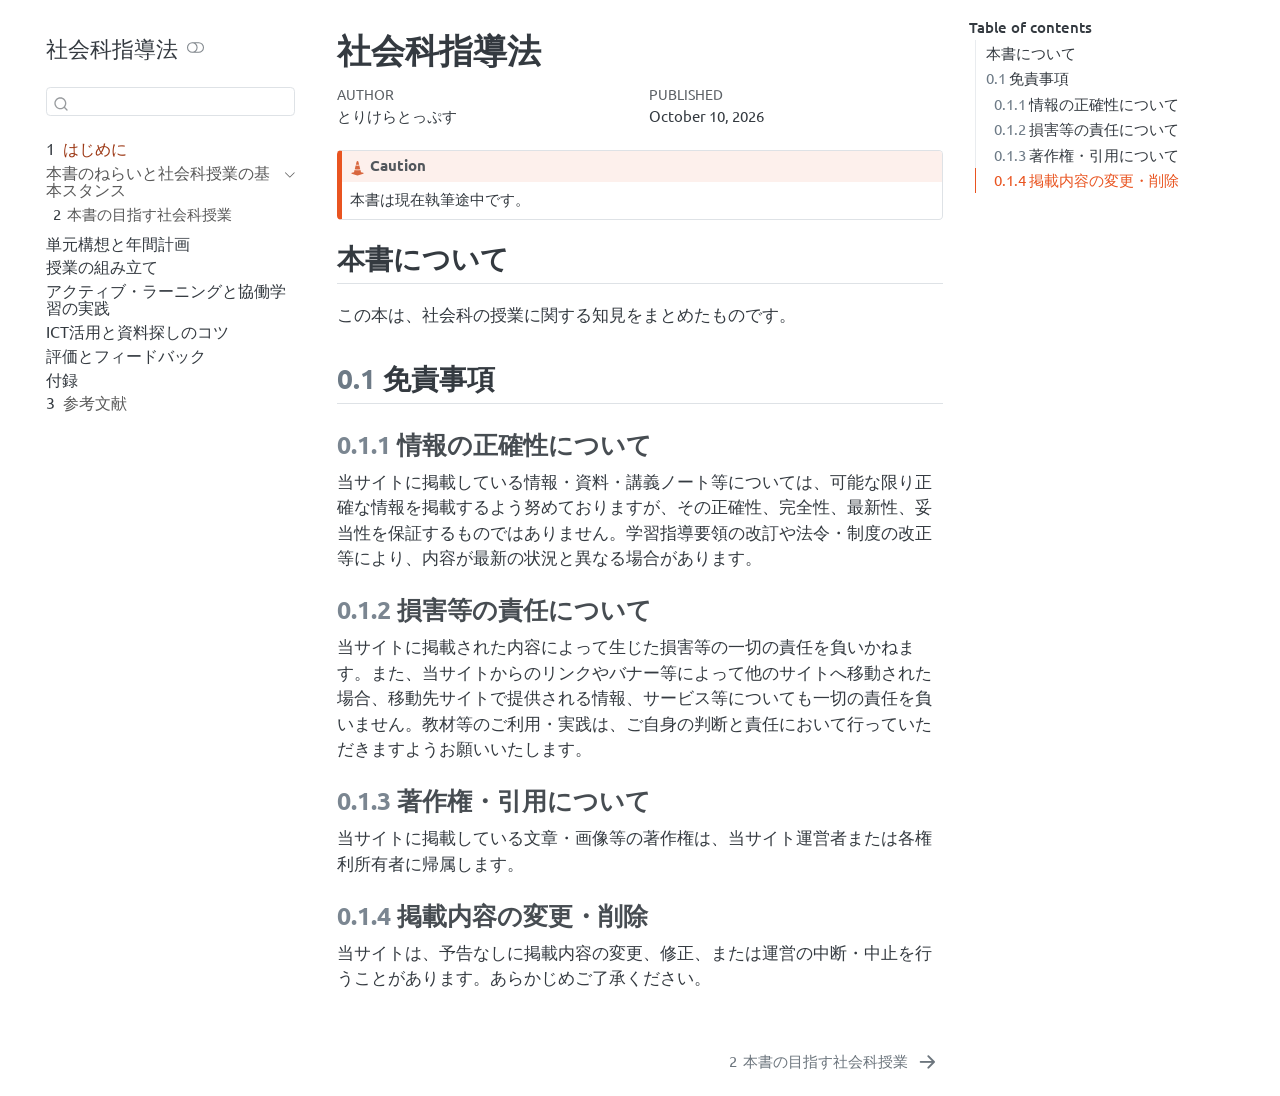
==== docs/index.html @ c4c6a3b9 "first" ====
<!DOCTYPE html>
<html xmlns="http://www.w3.org/1999/xhtml" lang="en" xml:lang="en"><head>

<meta charset="utf-8">
<meta name="generator" content="quarto-1.8.26">

<meta name="viewport" content="width=device-width, initial-scale=1.0, user-scalable=yes">

<meta name="author" content="とりけらとっぷす">
<meta name="dcterms.date" content="2026-10-10">

<title>社会科指導法</title>
<style>
code{white-space: pre-wrap;}
span.smallcaps{font-variant: small-caps;}
div.columns{display: flex; gap: min(4vw, 1.5em);}
div.column{flex: auto; overflow-x: auto;}
div.hanging-indent{margin-left: 1.5em; text-indent: -1.5em;}
ul.task-list{list-style: none;}
ul.task-list li input[type="checkbox"] {
  width: 0.8em;
  margin: 0 0.8em 0.2em -1em; /* quarto-specific, see https://github.com/quarto-dev/quarto-cli/issues/4556 */ 
  vertical-align: middle;
}
</style>


<script src="site_libs/quarto-nav/quarto-nav.js"></script>
<script src="site_libs/quarto-nav/headroom.min.js"></script>
<script src="site_libs/clipboard/clipboard.min.js"></script>
<script src="site_libs/quarto-search/autocomplete.umd.js"></script>
<script src="site_libs/quarto-search/fuse.min.js"></script>
<script src="site_libs/quarto-search/quarto-search.js"></script>
<meta name="quarto:offset" content="./">
<link href="./1_mokuhyo.html" rel="next">
<script src="site_libs/quarto-html/quarto.js" type="module"></script>
<script src="site_libs/quarto-html/tabsets/tabsets.js" type="module"></script>
<script src="site_libs/quarto-html/axe/axe-check.js" type="module"></script>
<script src="site_libs/quarto-html/popper.min.js"></script>
<script src="site_libs/quarto-html/tippy.umd.min.js"></script>
<script src="site_libs/quarto-html/anchor.min.js"></script>
<link href="site_libs/quarto-html/tippy.css" rel="stylesheet">
<link href="site_libs/quarto-html/quarto-syntax-highlighting-587c61ba64f3a5504c4d52d930310e48.css" rel="stylesheet" class="quarto-color-scheme" id="quarto-text-highlighting-styles">
<link href="site_libs/quarto-html/quarto-syntax-highlighting-dark-b758ccaa5987ceb1b75504551e579abf.css" rel="stylesheet" class="quarto-color-scheme quarto-color-alternate" id="quarto-text-highlighting-styles">
<link href="site_libs/quarto-html/quarto-syntax-highlighting-587c61ba64f3a5504c4d52d930310e48.css" rel="stylesheet" class="quarto-color-scheme-extra" id="quarto-text-highlighting-styles">
<script src="site_libs/bootstrap/bootstrap.min.js"></script>
<link href="site_libs/bootstrap/bootstrap-icons.css" rel="stylesheet">
<link href="site_libs/bootstrap/bootstrap-332df30fcd256892063ee782ecc510cd.min.css" rel="stylesheet" append-hash="true" class="quarto-color-scheme" id="quarto-bootstrap" data-mode="light">
<link href="site_libs/bootstrap/bootstrap-dark-a7757ed176c879aa74e103ac10c3f806.min.css" rel="stylesheet" append-hash="true" class="quarto-color-scheme quarto-color-alternate" id="quarto-bootstrap" data-mode="dark">
<link href="site_libs/bootstrap/bootstrap-332df30fcd256892063ee782ecc510cd.min.css" rel="stylesheet" append-hash="true" class="quarto-color-scheme-extra" id="quarto-bootstrap" data-mode="light">
<script id="quarto-search-options" type="application/json">{
  "location": "sidebar",
  "copy-button": false,
  "collapse-after": 3,
  "panel-placement": "start",
  "type": "textbox",
  "limit": 50,
  "keyboard-shortcut": [
    "f",
    "/",
    "s"
  ],
  "show-item-context": false,
  "language": {
    "search-no-results-text": "No results",
    "search-matching-documents-text": "matching documents",
    "search-copy-link-title": "Copy link to search",
    "search-hide-matches-text": "Hide additional matches",
    "search-more-match-text": "more match in this document",
    "search-more-matches-text": "more matches in this document",
    "search-clear-button-title": "Clear",
    "search-text-placeholder": "",
    "search-detached-cancel-button-title": "Cancel",
    "search-submit-button-title": "Submit",
    "search-label": "Search"
  }
}</script>


</head>

<body class="nav-sidebar floating quarto-light"><script id="quarto-html-before-body" type="application/javascript">
    const toggleBodyColorMode = (bsSheetEl) => {
      const mode = bsSheetEl.getAttribute("data-mode");
      const bodyEl = window.document.querySelector("body");
      if (mode === "dark") {
        bodyEl.classList.add("quarto-dark");
        bodyEl.classList.remove("quarto-light");
      } else {
        bodyEl.classList.add("quarto-light");
        bodyEl.classList.remove("quarto-dark");
      }
    }
    const toggleBodyColorPrimary = () => {
      const bsSheetEl = window.document.querySelector("link#quarto-bootstrap:not([rel=disabled-stylesheet])");
      if (bsSheetEl) {
        toggleBodyColorMode(bsSheetEl);
      }
    }
    const setColorSchemeToggle = (alternate) => {
      const toggles = window.document.querySelectorAll('.quarto-color-scheme-toggle');
      for (let i=0; i < toggles.length; i++) {
        const toggle = toggles[i];
        if (toggle) {
          if (alternate) {
            toggle.classList.add("alternate");
          } else {
            toggle.classList.remove("alternate");
          }
        }
      }
    };
    const toggleColorMode = (alternate) => {
      // Switch the stylesheets
      const primaryStylesheets = window.document.querySelectorAll('link.quarto-color-scheme:not(.quarto-color-alternate)');
      const alternateStylesheets = window.document.querySelectorAll('link.quarto-color-scheme.quarto-color-alternate');
      manageTransitions('#quarto-margin-sidebar .nav-link', false);
      if (alternate) {
        // note: dark is layered on light, we don't disable primary!
        enableStylesheet(alternateStylesheets);
        for (const sheetNode of alternateStylesheets) {
          if (sheetNode.id === "quarto-bootstrap") {
            toggleBodyColorMode(sheetNode);
          }
        }
      } else {
        disableStylesheet(alternateStylesheets);
        enableStylesheet(primaryStylesheets)
        toggleBodyColorPrimary();
      }
      manageTransitions('#quarto-margin-sidebar .nav-link', true);
      // Switch the toggles
      setColorSchemeToggle(alternate)
      // Hack to workaround the fact that safari doesn't
      // properly recolor the scrollbar when toggling (#1455)
      if (navigator.userAgent.indexOf('Safari') > 0 && navigator.userAgent.indexOf('Chrome') == -1) {
        manageTransitions("body", false);
        window.scrollTo(0, 1);
        setTimeout(() => {
          window.scrollTo(0, 0);
          manageTransitions("body", true);
        }, 40);
      }
    }
    const disableStylesheet = (stylesheets) => {
      for (let i=0; i < stylesheets.length; i++) {
        const stylesheet = stylesheets[i];
        stylesheet.rel = 'disabled-stylesheet';
      }
    }
    const enableStylesheet = (stylesheets) => {
      for (let i=0; i < stylesheets.length; i++) {
        const stylesheet = stylesheets[i];
        if(stylesheet.rel !== 'stylesheet') { // for Chrome, which will still FOUC without this check
          stylesheet.rel = 'stylesheet';
        }
      }
    }
    const manageTransitions = (selector, allowTransitions) => {
      const els = window.document.querySelectorAll(selector);
      for (let i=0; i < els.length; i++) {
        const el = els[i];
        if (allowTransitions) {
          el.classList.remove('notransition');
        } else {
          el.classList.add('notransition');
        }
      }
    }
    const isFileUrl = () => {
      return window.location.protocol === 'file:';
    }
    const hasAlternateSentinel = () => {
      let styleSentinel = getColorSchemeSentinel();
      if (styleSentinel !== null) {
        return styleSentinel === "alternate";
      } else {
        return false;
      }
    }
    const setStyleSentinel = (alternate) => {
      const value = alternate ? "alternate" : "default";
      if (!isFileUrl()) {
        window.localStorage.setItem("quarto-color-scheme", value);
      } else {
        localAlternateSentinel = value;
      }
    }
    const getColorSchemeSentinel = () => {
      if (!isFileUrl()) {
        const storageValue = window.localStorage.getItem("quarto-color-scheme");
        return storageValue != null ? storageValue : localAlternateSentinel;
      } else {
        return localAlternateSentinel;
      }
    }
    const toggleGiscusIfUsed = (isAlternate, darkModeDefault) => {
      const baseTheme = document.querySelector('#giscus-base-theme')?.value ?? 'light';
      const alternateTheme = document.querySelector('#giscus-alt-theme')?.value ?? 'dark';
      let newTheme = '';
      if(authorPrefersDark) {
        newTheme = isAlternate ? baseTheme : alternateTheme;
      } else {
        newTheme = isAlternate ? alternateTheme : baseTheme;
      }
      const changeGiscusTheme = () => {
        // From: https://github.com/giscus/giscus/issues/336
        const sendMessage = (message) => {
          const iframe = document.querySelector('iframe.giscus-frame');
          if (!iframe) return;
          iframe.contentWindow.postMessage({ giscus: message }, 'https://giscus.app');
        }
        sendMessage({
          setConfig: {
            theme: newTheme
          }
        });
      }
      const isGiscussLoaded = window.document.querySelector('iframe.giscus-frame') !== null;
      if (isGiscussLoaded) {
        changeGiscusTheme();
      }
    };
    const authorPrefersDark = false;
    const darkModeDefault = authorPrefersDark;
      document.querySelector('link#quarto-text-highlighting-styles.quarto-color-scheme-extra').rel = 'disabled-stylesheet';
      document.querySelector('link#quarto-bootstrap.quarto-color-scheme-extra').rel = 'disabled-stylesheet';
    let localAlternateSentinel = darkModeDefault ? 'alternate' : 'default';
    // Dark / light mode switch
    window.quartoToggleColorScheme = () => {
      // Read the current dark / light value
      let toAlternate = !hasAlternateSentinel();
      toggleColorMode(toAlternate);
      setStyleSentinel(toAlternate);
      toggleGiscusIfUsed(toAlternate, darkModeDefault);
      window.dispatchEvent(new Event('resize'));
    };
    // Switch to dark mode if need be
    if (hasAlternateSentinel()) {
      toggleColorMode(true);
    } else {
      toggleColorMode(false);
    }
  </script>

<div id="quarto-search-results"></div>
  <header id="quarto-header" class="headroom fixed-top">
  <nav class="quarto-secondary-nav">
    <div class="container-fluid d-flex">
      <button type="button" class="quarto-btn-toggle btn" data-bs-toggle="collapse" role="button" data-bs-target=".quarto-sidebar-collapse-item" aria-controls="quarto-sidebar" aria-expanded="false" aria-label="Toggle sidebar navigation" onclick="if (window.quartoToggleHeadroom) { window.quartoToggleHeadroom(); }">
        <i class="bi bi-layout-text-sidebar-reverse"></i>
      </button>
        <nav class="quarto-page-breadcrumbs" aria-label="breadcrumb"><ol class="breadcrumb"><li class="breadcrumb-item"><a href="./index.html"><span class="chapter-number">1</span>&nbsp; <span class="chapter-title">はじめに</span></a></li></ol></nav>
        <a class="flex-grow-1" role="navigation" data-bs-toggle="collapse" data-bs-target=".quarto-sidebar-collapse-item" aria-controls="quarto-sidebar" aria-expanded="false" aria-label="Toggle sidebar navigation" onclick="if (window.quartoToggleHeadroom) { window.quartoToggleHeadroom(); }">      
        </a>
      <button type="button" class="btn quarto-search-button" aria-label="Search" onclick="window.quartoOpenSearch();">
        <i class="bi bi-search"></i>
      </button>
    </div>
  </nav>
</header>
<!-- content -->
<div id="quarto-content" class="quarto-container page-columns page-rows-contents page-layout-article">
<!-- sidebar -->
  <nav id="quarto-sidebar" class="sidebar collapse collapse-horizontal quarto-sidebar-collapse-item sidebar-navigation floating overflow-auto">
    <div class="pt-lg-2 mt-2 text-left sidebar-header">
    <div class="sidebar-title mb-0 py-0">
      <a href="./">社会科指導法</a> 
        <div class="sidebar-tools-main">
  <a href="" class="quarto-color-scheme-toggle quarto-navigation-tool  px-1" onclick="window.quartoToggleColorScheme(); return false;" title="Toggle dark mode"><i class="bi"></i></a>
</div>
    </div>
      </div>
        <div class="mt-2 flex-shrink-0 align-items-center">
        <div class="sidebar-search">
        <div id="quarto-search" class="" title="Search"></div>
        </div>
        </div>
    <div class="sidebar-menu-container"> 
    <ul class="list-unstyled mt-1">
        <li class="sidebar-item">
  <div class="sidebar-item-container"> 
  <a href="./index.html" class="sidebar-item-text sidebar-link active">
 <span class="menu-text"><span class="chapter-number">1</span>&nbsp; <span class="chapter-title">はじめに</span></span></a>
  </div>
</li>
        <li class="sidebar-item sidebar-item-section">
      <div class="sidebar-item-container"> 
            <a class="sidebar-item-text sidebar-link text-start" data-bs-toggle="collapse" data-bs-target="#quarto-sidebar-section-1" role="navigation" aria-expanded="true">
 <span class="menu-text">本書のねらいと社会科授業の基本スタンス</span></a>
          <a class="sidebar-item-toggle text-start" data-bs-toggle="collapse" data-bs-target="#quarto-sidebar-section-1" role="navigation" aria-expanded="true" aria-label="Toggle section">
            <i class="bi bi-chevron-right ms-2"></i>
          </a> 
      </div>
      <ul id="quarto-sidebar-section-1" class="collapse list-unstyled sidebar-section depth1 show">  
          <li class="sidebar-item">
  <div class="sidebar-item-container"> 
  <a href="./1_mokuhyo.html" class="sidebar-item-text sidebar-link">
 <span class="menu-text"><span class="chapter-number">2</span>&nbsp; <span class="chapter-title">本書の目指す社会科授業</span></span></a>
  </div>
</li>
      </ul>
  </li>
        <li class="sidebar-item sidebar-item-section">
      <span class="sidebar-item-text sidebar-link text-start">
 <span class="menu-text">単元構想と年間計画</span></span>
  </li>
        <li class="sidebar-item sidebar-item-section">
      <span class="sidebar-item-text sidebar-link text-start">
 <span class="menu-text">授業の組み立て</span></span>
  </li>
        <li class="sidebar-item sidebar-item-section">
      <span class="sidebar-item-text sidebar-link text-start">
 <span class="menu-text">アクティブ・ラーニングと協働学習の実践</span></span>
  </li>
        <li class="sidebar-item sidebar-item-section">
      <span class="sidebar-item-text sidebar-link text-start">
 <span class="menu-text">ICT活用と資料探しのコツ</span></span>
  </li>
        <li class="sidebar-item sidebar-item-section">
      <span class="sidebar-item-text sidebar-link text-start">
 <span class="menu-text">評価とフィードバック</span></span>
  </li>
        <li class="sidebar-item sidebar-item-section">
      <span class="sidebar-item-text sidebar-link text-start">
 <span class="menu-text">付録</span></span>
  </li>
        <li class="sidebar-item">
  <div class="sidebar-item-container"> 
  <a href="./references.html" class="sidebar-item-text sidebar-link">
 <span class="menu-text"><span class="chapter-number">3</span>&nbsp; <span class="chapter-title">参考文献</span></span></a>
  </div>
</li>
    </ul>
    </div>
</nav>
<div id="quarto-sidebar-glass" class="quarto-sidebar-collapse-item" data-bs-toggle="collapse" data-bs-target=".quarto-sidebar-collapse-item"></div>
<!-- margin-sidebar -->
    <div id="quarto-margin-sidebar" class="sidebar margin-sidebar">
        <nav id="TOC" role="doc-toc" class="toc-active" data-toc-expanded="2">
    <h2 id="toc-title">Table of contents</h2>
   
  <ul>
  <li><a href="#本書について" id="toc-本書について" class="nav-link active" data-scroll-target="#本書について">本書について</a></li>
  <li><a href="#免責事項" id="toc-免責事項" class="nav-link" data-scroll-target="#免責事項"><span class="header-section-number">0.1</span> 免責事項</a>
  <ul>
  <li><a href="#情報の正確性について" id="toc-情報の正確性について" class="nav-link" data-scroll-target="#情報の正確性について"><span class="header-section-number">0.1.1</span> 情報の正確性について</a></li>
  <li><a href="#損害等の責任について" id="toc-損害等の責任について" class="nav-link" data-scroll-target="#損害等の責任について"><span class="header-section-number">0.1.2</span> 損害等の責任について</a></li>
  <li><a href="#著作権引用について" id="toc-著作権引用について" class="nav-link" data-scroll-target="#著作権引用について"><span class="header-section-number">0.1.3</span> 著作権・引用について</a></li>
  <li><a href="#掲載内容の変更削除" id="toc-掲載内容の変更削除" class="nav-link" data-scroll-target="#掲載内容の変更削除"><span class="header-section-number">0.1.4</span> 掲載内容の変更・削除</a></li>
  </ul></li>
  </ul>
</nav>
    </div>
<!-- main -->
<main class="content" id="quarto-document-content">


<header id="title-block-header" class="quarto-title-block default">
<div class="quarto-title">
<h1 class="title">社会科指導法</h1>
</div>



<div class="quarto-title-meta">

    <div>
    <div class="quarto-title-meta-heading">Author</div>
    <div class="quarto-title-meta-contents">
             <p>とりけらとっぷす </p>
          </div>
  </div>
    
    <div>
    <div class="quarto-title-meta-heading">Published</div>
    <div class="quarto-title-meta-contents">
      <p class="date">October 10, 2026</p>
    </div>
  </div>
  
    
  </div>
  


</header>


<div class="callout callout-style-default callout-caution callout-titled">
<div class="callout-header d-flex align-content-center">
<div class="callout-icon-container">
<i class="callout-icon"></i>
</div>
<div class="callout-title-container flex-fill">
Caution
</div>
</div>
<div class="callout-body-container callout-body">
<p>本書は現在執筆途中です。</p>
</div>
</div>
<section id="本書について" class="level2 unnumbered">
<h2 class="unnumbered anchored" data-anchor-id="本書について">本書について</h2>
<p>この本は、社会科の授業に関する知見をまとめたものです。</p>
</section>
<section id="免責事項" class="level2" data-number="0.1">
<h2 data-number="0.1" class="anchored" data-anchor-id="免責事項"><span class="header-section-number">0.1</span> 免責事項</h2>
<section id="情報の正確性について" class="level3" data-number="0.1.1">
<h3 data-number="0.1.1" class="anchored" data-anchor-id="情報の正確性について"><span class="header-section-number">0.1.1</span> 情報の正確性について</h3>
<p>当サイトに掲載している情報・資料・講義ノート等については、可能な限り正確な情報を掲載するよう努めておりますが、その正確性、完全性、最新性、妥当性を保証するものではありません。学習指導要領の改訂や法令・制度の改正等により、内容が最新の状況と異なる場合があります。</p>
</section>
<section id="損害等の責任について" class="level3" data-number="0.1.2">
<h3 data-number="0.1.2" class="anchored" data-anchor-id="損害等の責任について"><span class="header-section-number">0.1.2</span> 損害等の責任について</h3>
<p>当サイトに掲載された内容によって生じた損害等の一切の責任を負いかねます。また、当サイトからのリンクやバナー等によって他のサイトへ移動された場合、移動先サイトで提供される情報、サービス等についても一切の責任を負いません。教材等のご利用・実践は、ご自身の判断と責任において行っていただきますようお願いいたします。</p>
</section>
<section id="著作権引用について" class="level3" data-number="0.1.3">
<h3 data-number="0.1.3" class="anchored" data-anchor-id="著作権引用について"><span class="header-section-number">0.1.3</span> 著作権・引用について</h3>
<p>当サイトに掲載している文章・画像等の著作権は、当サイト運営者または各権利所有者に帰属します。</p>
</section>
<section id="掲載内容の変更削除" class="level3" data-number="0.1.4">
<h3 data-number="0.1.4" class="anchored" data-anchor-id="掲載内容の変更削除"><span class="header-section-number">0.1.4</span> 掲載内容の変更・削除</h3>
<p>当サイトは、予告なしに掲載内容の変更、修正、または運営の中断・中止を行うことがあります。あらかじめご了承ください。</p>


</section>
</section>

</main> <!-- /main -->
<script id="quarto-html-after-body" type="application/javascript">
  window.document.addEventListener("DOMContentLoaded", function (event) {
    // Ensure there is a toggle, if there isn't float one in the top right
    if (window.document.querySelector('.quarto-color-scheme-toggle') === null) {
      const a = window.document.createElement('a');
      a.classList.add('top-right');
      a.classList.add('quarto-color-scheme-toggle');
      a.href = "";
      a.onclick = function() { try { window.quartoToggleColorScheme(); } catch {} return false; };
      const i = window.document.createElement("i");
      i.classList.add('bi');
      a.appendChild(i);
      window.document.body.appendChild(a);
    }
    setColorSchemeToggle(hasAlternateSentinel())
    const icon = "";
    const anchorJS = new window.AnchorJS();
    anchorJS.options = {
      placement: 'right',
      icon: icon
    };
    anchorJS.add('.anchored');
    const isCodeAnnotation = (el) => {
      for (const clz of el.classList) {
        if (clz.startsWith('code-annotation-')) {                     
          return true;
        }
      }
      return false;
    }
    const onCopySuccess = function(e) {
      // button target
      const button = e.trigger;
      // don't keep focus
      button.blur();
      // flash "checked"
      button.classList.add('code-copy-button-checked');
      var currentTitle = button.getAttribute("title");
      button.setAttribute("title", "Copied!");
      let tooltip;
      if (window.bootstrap) {
        button.setAttribute("data-bs-toggle", "tooltip");
        button.setAttribute("data-bs-placement", "left");
        button.setAttribute("data-bs-title", "Copied!");
        tooltip = new bootstrap.Tooltip(button, 
          { trigger: "manual", 
            customClass: "code-copy-button-tooltip",
            offset: [0, -8]});
        tooltip.show();    
      }
      setTimeout(function() {
        if (tooltip) {
          tooltip.hide();
          button.removeAttribute("data-bs-title");
          button.removeAttribute("data-bs-toggle");
          button.removeAttribute("data-bs-placement");
        }
        button.setAttribute("title", currentTitle);
        button.classList.remove('code-copy-button-checked');
      }, 1000);
      // clear code selection
      e.clearSelection();
    }
    const getTextToCopy = function(trigger) {
      const outerScaffold = trigger.parentElement.cloneNode(true);
      const codeEl = outerScaffold.querySelector('code');
      for (const childEl of codeEl.children) {
        if (isCodeAnnotation(childEl)) {
          childEl.remove();
        }
      }
      return codeEl.innerText;
    }
    const clipboard = new window.ClipboardJS('.code-copy-button:not([data-in-quarto-modal])', {
      text: getTextToCopy
    });
    clipboard.on('success', onCopySuccess);
    if (window.document.getElementById('quarto-embedded-source-code-modal')) {
      const clipboardModal = new window.ClipboardJS('.code-copy-button[data-in-quarto-modal]', {
        text: getTextToCopy,
        container: window.document.getElementById('quarto-embedded-source-code-modal')
      });
      clipboardModal.on('success', onCopySuccess);
    }
      var localhostRegex = new RegExp(/^(?:http|https):\/\/localhost\:?[0-9]*\//);
      var mailtoRegex = new RegExp(/^mailto:/);
        var filterRegex = new RegExp('/' + window.location.host + '/');
      var isInternal = (href) => {
          return filterRegex.test(href) || localhostRegex.test(href) || mailtoRegex.test(href);
      }
      // Inspect non-navigation links and adorn them if external
     var links = window.document.querySelectorAll('a[href]:not(.nav-link):not(.navbar-brand):not(.toc-action):not(.sidebar-link):not(.sidebar-item-toggle):not(.pagination-link):not(.no-external):not([aria-hidden]):not(.dropdown-item):not(.quarto-navigation-tool):not(.about-link)');
      for (var i=0; i<links.length; i++) {
        const link = links[i];
        if (!isInternal(link.href)) {
          // undo the damage that might have been done by quarto-nav.js in the case of
          // links that we want to consider external
          if (link.dataset.originalHref !== undefined) {
            link.href = link.dataset.originalHref;
          }
        }
      }
    function tippyHover(el, contentFn, onTriggerFn, onUntriggerFn) {
      const config = {
        allowHTML: true,
        maxWidth: 500,
        delay: 100,
        arrow: false,
        appendTo: function(el) {
            return el.parentElement;
        },
        interactive: true,
        interactiveBorder: 10,
        theme: 'quarto',
        placement: 'bottom-start',
      };
      if (contentFn) {
        config.content = contentFn;
      }
      if (onTriggerFn) {
        config.onTrigger = onTriggerFn;
      }
      if (onUntriggerFn) {
        config.onUntrigger = onUntriggerFn;
      }
      window.tippy(el, config); 
    }
    const noterefs = window.document.querySelectorAll('a[role="doc-noteref"]');
    for (var i=0; i<noterefs.length; i++) {
      const ref = noterefs[i];
      tippyHover(ref, function() {
        // use id or data attribute instead here
        let href = ref.getAttribute('data-footnote-href') || ref.getAttribute('href');
        try { href = new URL(href).hash; } catch {}
        const id = href.replace(/^#\/?/, "");
        const note = window.document.getElementById(id);
        if (note) {
          return note.innerHTML;
        } else {
          return "";
        }
      });
    }
    const xrefs = window.document.querySelectorAll('a.quarto-xref');
    const processXRef = (id, note) => {
      // Strip column container classes
      const stripColumnClz = (el) => {
        el.classList.remove("page-full", "page-columns");
        if (el.children) {
          for (const child of el.children) {
            stripColumnClz(child);
          }
        }
      }
      stripColumnClz(note)
      if (id === null || id.startsWith('sec-')) {
        // Special case sections, only their first couple elements
        const container = document.createElement("div");
        if (note.children && note.children.length > 2) {
          container.appendChild(note.children[0].cloneNode(true));
          for (let i = 1; i < note.children.length; i++) {
            const child = note.children[i];
            if (child.tagName === "P" && child.innerText === "") {
              continue;
            } else {
              container.appendChild(child.cloneNode(true));
              break;
            }
          }
          if (window.Quarto?.typesetMath) {
            window.Quarto.typesetMath(container);
          }
          return container.innerHTML
        } else {
          if (window.Quarto?.typesetMath) {
            window.Quarto.typesetMath(note);
          }
          return note.innerHTML;
        }
      } else {
        // Remove any anchor links if they are present
        const anchorLink = note.querySelector('a.anchorjs-link');
        if (anchorLink) {
          anchorLink.remove();
        }
        if (window.Quarto?.typesetMath) {
          window.Quarto.typesetMath(note);
        }
        if (note.classList.contains("callout")) {
          return note.outerHTML;
        } else {
          return note.innerHTML;
        }
      }
    }
    for (var i=0; i<xrefs.length; i++) {
      const xref = xrefs[i];
      tippyHover(xref, undefined, function(instance) {
        instance.disable();
        let url = xref.getAttribute('href');
        let hash = undefined; 
        if (url.startsWith('#')) {
          hash = url;
        } else {
          try { hash = new URL(url).hash; } catch {}
        }
        if (hash) {
          const id = hash.replace(/^#\/?/, "");
          const note = window.document.getElementById(id);
          if (note !== null) {
            try {
              const html = processXRef(id, note.cloneNode(true));
              instance.setContent(html);
            } finally {
              instance.enable();
              instance.show();
            }
          } else {
            // See if we can fetch this
            fetch(url.split('#')[0])
            .then(res => res.text())
            .then(html => {
              const parser = new DOMParser();
              const htmlDoc = parser.parseFromString(html, "text/html");
              const note = htmlDoc.getElementById(id);
              if (note !== null) {
                const html = processXRef(id, note);
                instance.setContent(html);
              } 
            }).finally(() => {
              instance.enable();
              instance.show();
            });
          }
        } else {
          // See if we can fetch a full url (with no hash to target)
          // This is a special case and we should probably do some content thinning / targeting
          fetch(url)
          .then(res => res.text())
          .then(html => {
            const parser = new DOMParser();
            const htmlDoc = parser.parseFromString(html, "text/html");
            const note = htmlDoc.querySelector('main.content');
            if (note !== null) {
              // This should only happen for chapter cross references
              // (since there is no id in the URL)
              // remove the first header
              if (note.children.length > 0 && note.children[0].tagName === "HEADER") {
                note.children[0].remove();
              }
              const html = processXRef(null, note);
              instance.setContent(html);
            } 
          }).finally(() => {
            instance.enable();
            instance.show();
          });
        }
      }, function(instance) {
      });
    }
        let selectedAnnoteEl;
        const selectorForAnnotation = ( cell, annotation) => {
          let cellAttr = 'data-code-cell="' + cell + '"';
          let lineAttr = 'data-code-annotation="' +  annotation + '"';
          const selector = 'span[' + cellAttr + '][' + lineAttr + ']';
          return selector;
        }
        const selectCodeLines = (annoteEl) => {
          const doc = window.document;
          const targetCell = annoteEl.getAttribute("data-target-cell");
          const targetAnnotation = annoteEl.getAttribute("data-target-annotation");
          const annoteSpan = window.document.querySelector(selectorForAnnotation(targetCell, targetAnnotation));
          const lines = annoteSpan.getAttribute("data-code-lines").split(",");
          const lineIds = lines.map((line) => {
            return targetCell + "-" + line;
          })
          let top = null;
          let height = null;
          let parent = null;
          if (lineIds.length > 0) {
              //compute the position of the single el (top and bottom and make a div)
              const el = window.document.getElementById(lineIds[0]);
              top = el.offsetTop;
              height = el.offsetHeight;
              parent = el.parentElement.parentElement;
            if (lineIds.length > 1) {
              const lastEl = window.document.getElementById(lineIds[lineIds.length - 1]);
              const bottom = lastEl.offsetTop + lastEl.offsetHeight;
              height = bottom - top;
            }
            if (top !== null && height !== null && parent !== null) {
              // cook up a div (if necessary) and position it 
              let div = window.document.getElementById("code-annotation-line-highlight");
              if (div === null) {
                div = window.document.createElement("div");
                div.setAttribute("id", "code-annotation-line-highlight");
                div.style.position = 'absolute';
                parent.appendChild(div);
              }
              div.style.top = top - 2 + "px";
              div.style.height = height + 4 + "px";
              div.style.left = 0;
              let gutterDiv = window.document.getElementById("code-annotation-line-highlight-gutter");
              if (gutterDiv === null) {
                gutterDiv = window.document.createElement("div");
                gutterDiv.setAttribute("id", "code-annotation-line-highlight-gutter");
                gutterDiv.style.position = 'absolute';
                const codeCell = window.document.getElementById(targetCell);
                const gutter = codeCell.querySelector('.code-annotation-gutter');
                gutter.appendChild(gutterDiv);
              }
              gutterDiv.style.top = top - 2 + "px";
              gutterDiv.style.height = height + 4 + "px";
            }
            selectedAnnoteEl = annoteEl;
          }
        };
        const unselectCodeLines = () => {
          const elementsIds = ["code-annotation-line-highlight", "code-annotation-line-highlight-gutter"];
          elementsIds.forEach((elId) => {
            const div = window.document.getElementById(elId);
            if (div) {
              div.remove();
            }
          });
          selectedAnnoteEl = undefined;
        };
          // Handle positioning of the toggle
      window.addEventListener(
        "resize",
        throttle(() => {
          elRect = undefined;
          if (selectedAnnoteEl) {
            selectCodeLines(selectedAnnoteEl);
          }
        }, 10)
      );
      function throttle(fn, ms) {
      let throttle = false;
      let timer;
        return (...args) => {
          if(!throttle) { // first call gets through
              fn.apply(this, args);
              throttle = true;
          } else { // all the others get throttled
              if(timer) clearTimeout(timer); // cancel #2
              timer = setTimeout(() => {
                fn.apply(this, args);
                timer = throttle = false;
              }, ms);
          }
        };
      }
        // Attach click handler to the DT
        const annoteDls = window.document.querySelectorAll('dt[data-target-cell]');
        for (const annoteDlNode of annoteDls) {
          annoteDlNode.addEventListener('click', (event) => {
            const clickedEl = event.target;
            if (clickedEl !== selectedAnnoteEl) {
              unselectCodeLines();
              const activeEl = window.document.querySelector('dt[data-target-cell].code-annotation-active');
              if (activeEl) {
                activeEl.classList.remove('code-annotation-active');
              }
              selectCodeLines(clickedEl);
              clickedEl.classList.add('code-annotation-active');
            } else {
              // Unselect the line
              unselectCodeLines();
              clickedEl.classList.remove('code-annotation-active');
            }
          });
        }
    const findCites = (el) => {
      const parentEl = el.parentElement;
      if (parentEl) {
        const cites = parentEl.dataset.cites;
        if (cites) {
          return {
            el,
            cites: cites.split(' ')
          };
        } else {
          return findCites(el.parentElement)
        }
      } else {
        return undefined;
      }
    };
    var bibliorefs = window.document.querySelectorAll('a[role="doc-biblioref"]');
    for (var i=0; i<bibliorefs.length; i++) {
      const ref = bibliorefs[i];
      const citeInfo = findCites(ref);
      if (citeInfo) {
        tippyHover(citeInfo.el, function() {
          var popup = window.document.createElement('div');
          citeInfo.cites.forEach(function(cite) {
            var citeDiv = window.document.createElement('div');
            citeDiv.classList.add('hanging-indent');
            citeDiv.classList.add('csl-entry');
            var biblioDiv = window.document.getElementById('ref-' + cite);
            if (biblioDiv) {
              citeDiv.innerHTML = biblioDiv.innerHTML;
            }
            popup.appendChild(citeDiv);
          });
          return popup.innerHTML;
        });
      }
    }
  });
  </script>
<nav class="page-navigation">
  <div class="nav-page nav-page-previous">
  </div>
  <div class="nav-page nav-page-next">
      <a href="./1_mokuhyo.html" class="pagination-link" aria-label="本書の目指す社会科授業">
        <span class="nav-page-text"><span class="chapter-number">2</span>&nbsp; <span class="chapter-title">本書の目指す社会科授業</span></span> <i class="bi bi-arrow-right-short"></i>
      </a>
  </div>
</nav>
</div> <!-- /content -->




</body></html>
---- docs/site_libs/quarto-html/tippy.css ----
.tippy-box[data-animation=fade][data-state=hidden]{opacity:0}[data-tippy-root]{max-width:calc(100vw - 10px)}.tippy-box{position:relative;background-color:#333;color:#fff;border-radius:4px;font-size:14px;line-height:1.4;white-space:normal;outline:0;transition-property:transform,visibility,opacity}.tippy-box[data-placement^=top]>.tippy-arrow{bottom:0}.tippy-box[data-placement^=top]>.tippy-arrow:before{bottom:-7px;left:0;border-width:8px 8px 0;border-top-color:initial;transform-origin:center top}.tippy-box[data-placement^=bottom]>.tippy-arrow{top:0}.tippy-box[data-placement^=bottom]>.tippy-arrow:before{top:-7px;left:0;border-width:0 8px 8px;border-bottom-color:initial;transform-origin:center bottom}.tippy-box[data-placement^=left]>.tippy-arrow{right:0}.tippy-box[data-placement^=left]>.tippy-arrow:before{border-width:8px 0 8px 8px;border-left-color:initial;right:-7px;transform-origin:center left}.tippy-box[data-placement^=right]>.tippy-arrow{left:0}.tippy-box[data-placement^=right]>.tippy-arrow:before{left:-7px;border-width:8px 8px 8px 0;border-right-color:initial;transform-origin:center right}.tippy-box[data-inertia][data-state=visible]{transition-timing-function:cubic-bezier(.54,1.5,.38,1.11)}.tippy-arrow{width:16px;height:16px;color:#333}.tippy-arrow:before{content:"";position:absolute;border-color:transparent;border-style:solid}.tippy-content{position:relative;padding:5px 9px;z-index:1}
---- docs/site_libs/quarto-html/quarto-syntax-highlighting-587c61ba64f3a5504c4d52d930310e48.css ----
/* quarto syntax highlight colors */
:root {
  --quarto-hl-ot-color: #003B4F;
  --quarto-hl-at-color: #657422;
  --quarto-hl-ss-color: #20794D;
  --quarto-hl-an-color: #5E5E5E;
  --quarto-hl-fu-color: #4758AB;
  --quarto-hl-st-color: #20794D;
  --quarto-hl-cf-color: #003B4F;
  --quarto-hl-op-color: #5E5E5E;
  --quarto-hl-er-color: #AD0000;
  --quarto-hl-bn-color: #AD0000;
  --quarto-hl-al-color: #AD0000;
  --quarto-hl-va-color: #111111;
  --quarto-hl-bu-color: inherit;
  --quarto-hl-ex-color: inherit;
  --quarto-hl-pp-color: #AD0000;
  --quarto-hl-in-color: #5E5E5E;
  --quarto-hl-vs-color: #20794D;
  --quarto-hl-wa-color: #5E5E5E;
  --quarto-hl-do-color: #5E5E5E;
  --quarto-hl-im-color: #00769E;
  --quarto-hl-ch-color: #20794D;
  --quarto-hl-dt-color: #AD0000;
  --quarto-hl-fl-color: #AD0000;
  --quarto-hl-co-color: #5E5E5E;
  --quarto-hl-cv-color: #5E5E5E;
  --quarto-hl-cn-color: #8f5902;
  --quarto-hl-sc-color: #5E5E5E;
  --quarto-hl-dv-color: #AD0000;
  --quarto-hl-kw-color: #003B4F;
}

/* other quarto variables */
:root {
  --quarto-font-monospace: SFMono-Regular, Menlo, Monaco, Consolas, "Liberation Mono", "Courier New", monospace;
}

/* syntax highlight based on Pandoc's rules */
pre > code.sourceCode > span {
  color: #003B4F;
}

code.sourceCode > span {
  color: #003B4F;
}

div.sourceCode,
div.sourceCode pre.sourceCode {
  color: #003B4F;
}

/* Normal */
code span {
  color: #003B4F;
}

/* Alert */
code span.al {
  color: #AD0000;
  font-style: inherit;
}

/* Annotation */
code span.an {
  color: #5E5E5E;
  font-style: inherit;
}

/* Attribute */
code span.at {
  color: #657422;
  font-style: inherit;
}

/* BaseN */
code span.bn {
  color: #AD0000;
  font-style: inherit;
}

/* BuiltIn */
code span.bu {
  font-style: inherit;
}

/* ControlFlow */
code span.cf {
  color: #003B4F;
  font-weight: bold;
  font-style: inherit;
}

/* Char */
code span.ch {
  color: #20794D;
  font-style: inherit;
}

/* Constant */
code span.cn {
  color: #8f5902;
  font-style: inherit;
}

/* Comment */
code span.co {
  color: #5E5E5E;
  font-style: inherit;
}

/* CommentVar */
code span.cv {
  color: #5E5E5E;
  font-style: italic;
}

/* Documentation */
code span.do {
  color: #5E5E5E;
  font-style: italic;
}

/* DataType */
code span.dt {
  color: #AD0000;
  font-style: inherit;
}

/* DecVal */
code span.dv {
  color: #AD0000;
  font-style: inherit;
}

/* Error */
code span.er {
  color: #AD0000;
  font-style: inherit;
}

/* Extension */
code span.ex {
  font-style: inherit;
}

/* Float */
code span.fl {
  color: #AD0000;
  font-style: inherit;
}

/* Function */
code span.fu {
  color: #4758AB;
  font-style: inherit;
}

/* Import */
code span.im {
  color: #00769E;
  font-style: inherit;
}

/* Information */
code span.in {
  color: #5E5E5E;
  font-style: inherit;
}

/* Keyword */
code span.kw {
  color: #003B4F;
  font-weight: bold;
  font-style: inherit;
}

/* Operator */
code span.op {
  color: #5E5E5E;
  font-style: inherit;
}

/* Other */
code span.ot {
  color: #003B4F;
  font-style: inherit;
}

/* Preprocessor */
code span.pp {
  color: #AD0000;
  font-style: inherit;
}

/* SpecialChar */
code span.sc {
  color: #5E5E5E;
  font-style: inherit;
}

/* SpecialString */
code span.ss {
  color: #20794D;
  font-style: inherit;
}

/* String */
code span.st {
  color: #20794D;
  font-style: inherit;
}

/* Variable */
code span.va {
  color: #111111;
  font-style: inherit;
}

/* VerbatimString */
code span.vs {
  color: #20794D;
  font-style: inherit;
}

/* Warning */
code span.wa {
  color: #5E5E5E;
  font-style: italic;
}

.prevent-inlining {
  content: "</";
}

/*# sourceMappingURL=2dce1cc6c82594539e1579de68416b47.css.map */
---- docs/site_libs/quarto-html/quarto-syntax-highlighting-dark-b758ccaa5987ceb1b75504551e579abf.css ----
/* quarto syntax highlight colors */
:root {
  --quarto-hl-al-color: #f07178;
  --quarto-hl-an-color: #d4d0ab;
  --quarto-hl-at-color: #00e0e0;
  --quarto-hl-bn-color: #d4d0ab;
  --quarto-hl-bu-color: #abe338;
  --quarto-hl-ch-color: #abe338;
  --quarto-hl-co-color: #f8f8f2;
  --quarto-hl-cv-color: #ffd700;
  --quarto-hl-cn-color: #ffd700;
  --quarto-hl-cf-color: #ffa07a;
  --quarto-hl-dt-color: #ffa07a;
  --quarto-hl-dv-color: #d4d0ab;
  --quarto-hl-do-color: #f8f8f2;
  --quarto-hl-er-color: #f07178;
  --quarto-hl-ex-color: #00e0e0;
  --quarto-hl-fl-color: #d4d0ab;
  --quarto-hl-fu-color: #ffa07a;
  --quarto-hl-im-color: #abe338;
  --quarto-hl-in-color: #d4d0ab;
  --quarto-hl-kw-color: #ffa07a;
  --quarto-hl-op-color: #ffa07a;
  --quarto-hl-ot-color: #00e0e0;
  --quarto-hl-pp-color: #dcc6e0;
  --quarto-hl-re-color: #00e0e0;
  --quarto-hl-sc-color: #abe338;
  --quarto-hl-ss-color: #abe338;
  --quarto-hl-st-color: #abe338;
  --quarto-hl-va-color: #00e0e0;
  --quarto-hl-vs-color: #abe338;
  --quarto-hl-wa-color: #dcc6e0;
}

/* other quarto variables */
:root {
  --quarto-font-monospace: SFMono-Regular, Menlo, Monaco, Consolas, "Liberation Mono", "Courier New", monospace;
}

/* syntax highlight based on Pandoc's rules */
pre > code.sourceCode > span {
  color: #f8f8f2;
}

code.sourceCode > span {
  color: #f8f8f2;
}

div.sourceCode,
div.sourceCode pre.sourceCode {
  color: #f8f8f2;
}

/* Normal */
code span {
  color: #f8f8f2;
}

/* Alert */
code span.al {
  color: #f07178;
}

/* Annotation */
code span.an {
  color: #d4d0ab;
}

/* Attribute */
code span.at {
  color: #00e0e0;
}

/* BaseN */
code span.bn {
  color: #d4d0ab;
}

/* BuiltIn */
code span.bu {
  color: #abe338;
}

/* ControlFlow */
code span.cf {
  font-weight: bold;
  color: #ffa07a;
}

/* Char */
code span.ch {
  color: #abe338;
}

/* Constant */
code span.cn {
  color: #ffd700;
}

/* Comment */
code span.co {
  font-style: italic;
  color: #f8f8f2;
}

/* CommentVar */
code span.cv {
  color: #ffd700;
}

/* Documentation */
code span.do {
  color: #f8f8f2;
}

/* DataType */
code span.dt {
  color: #ffa07a;
}

/* DecVal */
code span.dv {
  color: #d4d0ab;
}

/* Error */
code span.er {
  color: #f07178;
  text-decoration: underline;
}

/* Extension */
code span.ex {
  font-weight: bold;
  color: #00e0e0;
}

/* Float */
code span.fl {
  color: #d4d0ab;
}

/* Function */
code span.fu {
  color: #ffa07a;
}

/* Import */
code span.im {
  color: #abe338;
}

/* Information */
code span.in {
  color: #d4d0ab;
}

/* Keyword */
code span.kw {
  font-weight: bold;
  color: #ffa07a;
}

/* Operator */
code span.op {
  color: #ffa07a;
}

/* Other */
code span.ot {
  color: #00e0e0;
}

/* Preprocessor */
code span.pp {
  color: #dcc6e0;
}

/* RegionMarker */
code span.re {
  background-color: #f8f8f2;
  color: #00e0e0;
}

/* SpecialChar */
code span.sc {
  color: #abe338;
}

/* SpecialString */
code span.ss {
  color: #abe338;
}

/* String */
code span.st {
  color: #abe338;
}

/* Variable */
code span.va {
  color: #00e0e0;
}

/* VerbatimString */
code span.vs {
  color: #abe338;
}

/* Warning */
code span.wa {
  color: #dcc6e0;
}

.prevent-inlining {
  content: "</";
}

/*# sourceMappingURL=6c091f0476edacc1e88d089996040f32.css.map */
---- docs/site_libs/quarto-html/quarto-syntax-highlighting-587c61ba64f3a5504c4d52d930310e48.css ----
/* quarto syntax highlight colors */
:root {
  --quarto-hl-ot-color: #003B4F;
  --quarto-hl-at-color: #657422;
  --quarto-hl-ss-color: #20794D;
  --quarto-hl-an-color: #5E5E5E;
  --quarto-hl-fu-color: #4758AB;
  --quarto-hl-st-color: #20794D;
  --quarto-hl-cf-color: #003B4F;
  --quarto-hl-op-color: #5E5E5E;
  --quarto-hl-er-color: #AD0000;
  --quarto-hl-bn-color: #AD0000;
  --quarto-hl-al-color: #AD0000;
  --quarto-hl-va-color: #111111;
  --quarto-hl-bu-color: inherit;
  --quarto-hl-ex-color: inherit;
  --quarto-hl-pp-color: #AD0000;
  --quarto-hl-in-color: #5E5E5E;
  --quarto-hl-vs-color: #20794D;
  --quarto-hl-wa-color: #5E5E5E;
  --quarto-hl-do-color: #5E5E5E;
  --quarto-hl-im-color: #00769E;
  --quarto-hl-ch-color: #20794D;
  --quarto-hl-dt-color: #AD0000;
  --quarto-hl-fl-color: #AD0000;
  --quarto-hl-co-color: #5E5E5E;
  --quarto-hl-cv-color: #5E5E5E;
  --quarto-hl-cn-color: #8f5902;
  --quarto-hl-sc-color: #5E5E5E;
  --quarto-hl-dv-color: #AD0000;
  --quarto-hl-kw-color: #003B4F;
}

/* other quarto variables */
:root {
  --quarto-font-monospace: SFMono-Regular, Menlo, Monaco, Consolas, "Liberation Mono", "Courier New", monospace;
}

/* syntax highlight based on Pandoc's rules */
pre > code.sourceCode > span {
  color: #003B4F;
}

code.sourceCode > span {
  color: #003B4F;
}

div.sourceCode,
div.sourceCode pre.sourceCode {
  color: #003B4F;
}

/* Normal */
code span {
  color: #003B4F;
}

/* Alert */
code span.al {
  color: #AD0000;
  font-style: inherit;
}

/* Annotation */
code span.an {
  color: #5E5E5E;
  font-style: inherit;
}

/* Attribute */
code span.at {
  color: #657422;
  font-style: inherit;
}

/* BaseN */
code span.bn {
  color: #AD0000;
  font-style: inherit;
}

/* BuiltIn */
code span.bu {
  font-style: inherit;
}

/* ControlFlow */
code span.cf {
  color: #003B4F;
  font-weight: bold;
  font-style: inherit;
}

/* Char */
code span.ch {
  color: #20794D;
  font-style: inherit;
}

/* Constant */
code span.cn {
  color: #8f5902;
  font-style: inherit;
}

/* Comment */
code span.co {
  color: #5E5E5E;
  font-style: inherit;
}

/* CommentVar */
code span.cv {
  color: #5E5E5E;
  font-style: italic;
}

/* Documentation */
code span.do {
  color: #5E5E5E;
  font-style: italic;
}

/* DataType */
code span.dt {
  color: #AD0000;
  font-style: inherit;
}

/* DecVal */
code span.dv {
  color: #AD0000;
  font-style: inherit;
}

/* Error */
code span.er {
  color: #AD0000;
  font-style: inherit;
}

/* Extension */
code span.ex {
  font-style: inherit;
}

/* Float */
code span.fl {
  color: #AD0000;
  font-style: inherit;
}

/* Function */
code span.fu {
  color: #4758AB;
  font-style: inherit;
}

/* Import */
code span.im {
  color: #00769E;
  font-style: inherit;
}

/* Information */
code span.in {
  color: #5E5E5E;
  font-style: inherit;
}

/* Keyword */
code span.kw {
  color: #003B4F;
  font-weight: bold;
  font-style: inherit;
}

/* Operator */
code span.op {
  color: #5E5E5E;
  font-style: inherit;
}

/* Other */
code span.ot {
  color: #003B4F;
  font-style: inherit;
}

/* Preprocessor */
code span.pp {
  color: #AD0000;
  font-style: inherit;
}

/* SpecialChar */
code span.sc {
  color: #5E5E5E;
  font-style: inherit;
}

/* SpecialString */
code span.ss {
  color: #20794D;
  font-style: inherit;
}

/* String */
code span.st {
  color: #20794D;
  font-style: inherit;
}

/* Variable */
code span.va {
  color: #111111;
  font-style: inherit;
}

/* VerbatimString */
code span.vs {
  color: #20794D;
  font-style: inherit;
}

/* Warning */
code span.wa {
  color: #5E5E5E;
  font-style: italic;
}

.prevent-inlining {
  content: "</";
}

/*# sourceMappingURL=2dce1cc6c82594539e1579de68416b47.css.map */
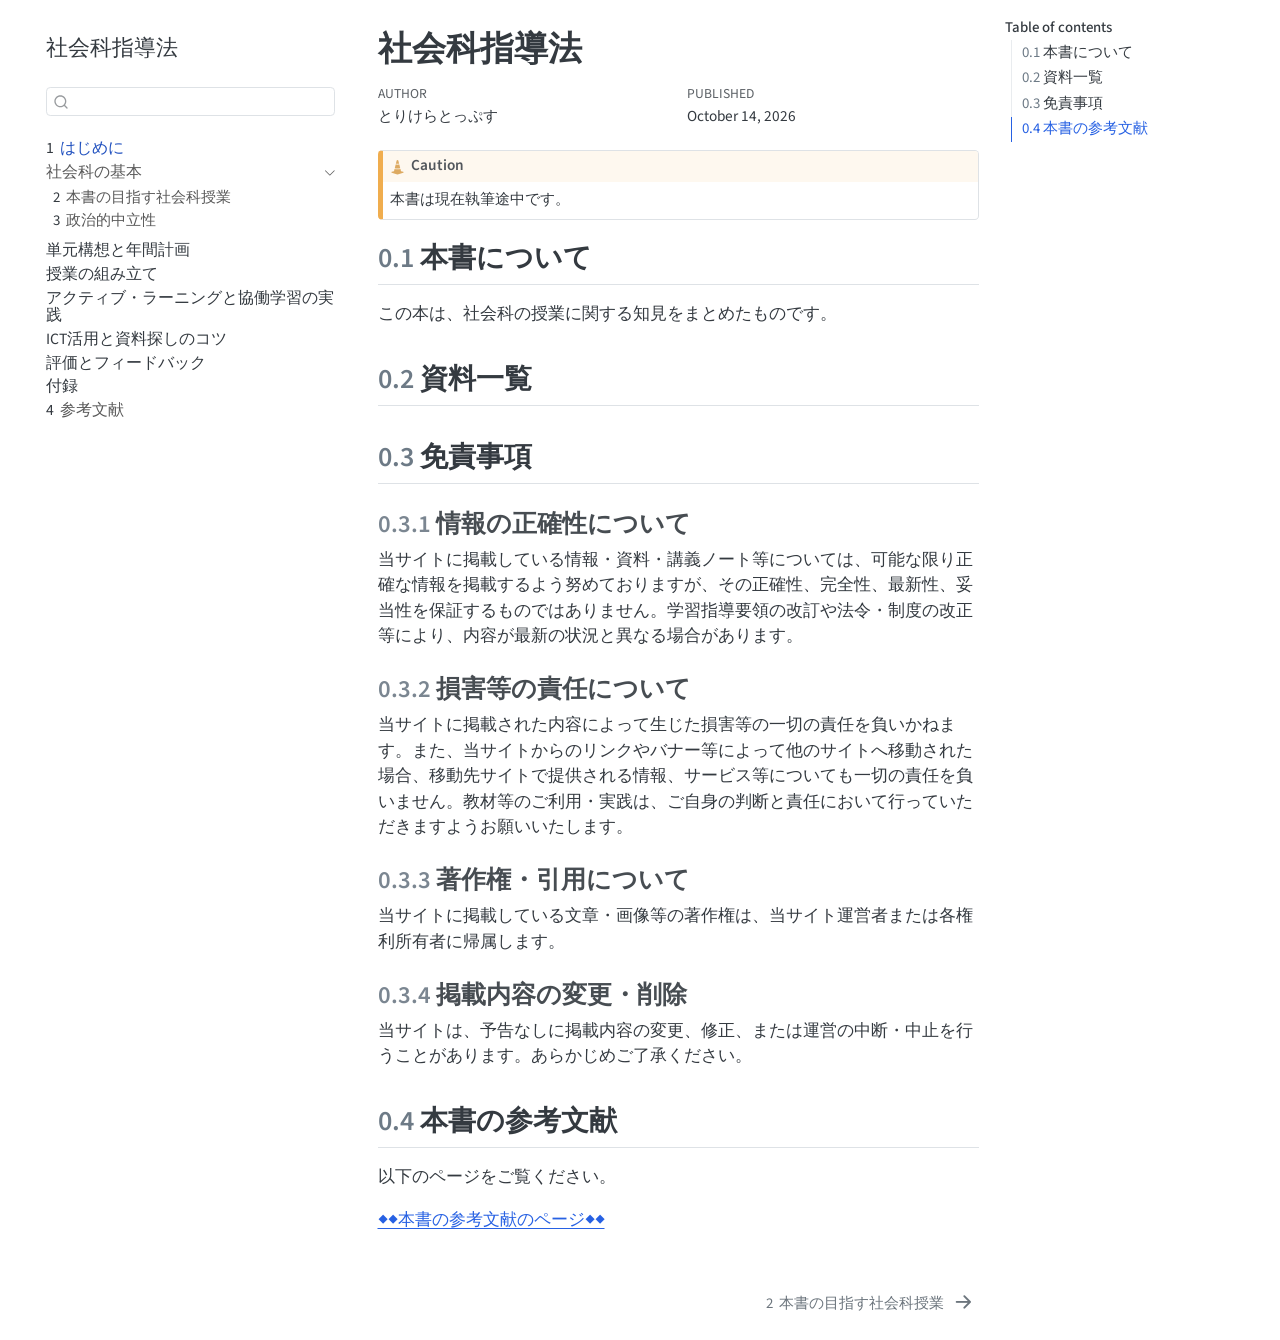
==== commit 425fabd3: "document" ====
--- a/docs/index.html
+++ b/docs/index.html
@@ -2,19 +2,25 @@
 <html xmlns="http://www.w3.org/1999/xhtml" lang="en" xml:lang="en"><head>
 
 <meta charset="utf-8">
-<meta name="generator" content="quarto-1.8.26">
+<meta name="generator" content="quarto-1.10.18">
 
 <meta name="viewport" content="width=device-width, initial-scale=1.0, user-scalable=yes">
 
 <meta name="author" content="とりけらとっぷす">
-<meta name="dcterms.date" content="2026-10-10">
+<meta name="dcterms.date" content="2026-10-14">
 
 <title>社会科指導法</title>
 <style>
-code{white-space: pre-wrap;}
+/* Default styles provided by pandoc.
+** See https://pandoc.org/MANUAL.html#variables-for-html for config info.
+*/
 span.smallcaps{font-variant: small-caps;}
-div.columns{display: flex; gap: min(4vw, 1.5em);}
-div.column{flex: auto; overflow-x: auto;}
+div.columns{display: flex; gap: 1.5em;}
+div.column{flex: auto;}
+@media screen {
+div.columns{gap: min(4vw, 1.5em);}
+div.column{overflow-x: auto;}
+}
 div.hanging-indent{margin-left: 1.5em; text-indent: -1.5em;}
 ul.task-list{list-style: none;}
 ul.task-list li input[type="checkbox"] {
@@ -35,19 +41,14 @@
 <link href="./1_mokuhyo.html" rel="next">
 <script src="site_libs/quarto-html/quarto.js" type="module"></script>
 <script src="site_libs/quarto-html/tabsets/tabsets.js" type="module"></script>
-<script src="site_libs/quarto-html/axe/axe-check.js" type="module"></script>
 <script src="site_libs/quarto-html/popper.min.js"></script>
 <script src="site_libs/quarto-html/tippy.umd.min.js"></script>
 <script src="site_libs/quarto-html/anchor.min.js"></script>
 <link href="site_libs/quarto-html/tippy.css" rel="stylesheet">
-<link href="site_libs/quarto-html/quarto-syntax-highlighting-587c61ba64f3a5504c4d52d930310e48.css" rel="stylesheet" class="quarto-color-scheme" id="quarto-text-highlighting-styles">
-<link href="site_libs/quarto-html/quarto-syntax-highlighting-dark-b758ccaa5987ceb1b75504551e579abf.css" rel="stylesheet" class="quarto-color-scheme quarto-color-alternate" id="quarto-text-highlighting-styles">
-<link href="site_libs/quarto-html/quarto-syntax-highlighting-587c61ba64f3a5504c4d52d930310e48.css" rel="stylesheet" class="quarto-color-scheme-extra" id="quarto-text-highlighting-styles">
+<link href="site_libs/quarto-html/quarto-syntax-highlighting-3419ea62b3ca2d77d3d547f86109e84e.css" rel="stylesheet" id="quarto-text-highlighting-styles">
 <script src="site_libs/bootstrap/bootstrap.min.js"></script>
 <link href="site_libs/bootstrap/bootstrap-icons.css" rel="stylesheet">
-<link href="site_libs/bootstrap/bootstrap-332df30fcd256892063ee782ecc510cd.min.css" rel="stylesheet" append-hash="true" class="quarto-color-scheme" id="quarto-bootstrap" data-mode="light">
-<link href="site_libs/bootstrap/bootstrap-dark-a7757ed176c879aa74e103ac10c3f806.min.css" rel="stylesheet" append-hash="true" class="quarto-color-scheme quarto-color-alternate" id="quarto-bootstrap" data-mode="dark">
-<link href="site_libs/bootstrap/bootstrap-332df30fcd256892063ee782ecc510cd.min.css" rel="stylesheet" append-hash="true" class="quarto-color-scheme-extra" id="quarto-bootstrap" data-mode="light">
+<link href="site_libs/bootstrap/bootstrap-aee3de3917a92503bdae26d94af5de01.min.css" rel="stylesheet" append-hash="true" id="quarto-bootstrap" data-mode="light">
 <script id="quarto-search-options" type="application/json">{
   "location": "sidebar",
   "copy-button": false,
@@ -79,169 +80,7 @@
 
 </head>
 
-<body class="nav-sidebar floating quarto-light"><script id="quarto-html-before-body" type="application/javascript">
-    const toggleBodyColorMode = (bsSheetEl) => {
-      const mode = bsSheetEl.getAttribute("data-mode");
-      const bodyEl = window.document.querySelector("body");
-      if (mode === "dark") {
-        bodyEl.classList.add("quarto-dark");
-        bodyEl.classList.remove("quarto-light");
-      } else {
-        bodyEl.classList.add("quarto-light");
-        bodyEl.classList.remove("quarto-dark");
-      }
-    }
-    const toggleBodyColorPrimary = () => {
-      const bsSheetEl = window.document.querySelector("link#quarto-bootstrap:not([rel=disabled-stylesheet])");
-      if (bsSheetEl) {
-        toggleBodyColorMode(bsSheetEl);
-      }
-    }
-    const setColorSchemeToggle = (alternate) => {
-      const toggles = window.document.querySelectorAll('.quarto-color-scheme-toggle');
-      for (let i=0; i < toggles.length; i++) {
-        const toggle = toggles[i];
-        if (toggle) {
-          if (alternate) {
-            toggle.classList.add("alternate");
-          } else {
-            toggle.classList.remove("alternate");
-          }
-        }
-      }
-    };
-    const toggleColorMode = (alternate) => {
-      // Switch the stylesheets
-      const primaryStylesheets = window.document.querySelectorAll('link.quarto-color-scheme:not(.quarto-color-alternate)');
-      const alternateStylesheets = window.document.querySelectorAll('link.quarto-color-scheme.quarto-color-alternate');
-      manageTransitions('#quarto-margin-sidebar .nav-link', false);
-      if (alternate) {
-        // note: dark is layered on light, we don't disable primary!
-        enableStylesheet(alternateStylesheets);
-        for (const sheetNode of alternateStylesheets) {
-          if (sheetNode.id === "quarto-bootstrap") {
-            toggleBodyColorMode(sheetNode);
-          }
-        }
-      } else {
-        disableStylesheet(alternateStylesheets);
-        enableStylesheet(primaryStylesheets)
-        toggleBodyColorPrimary();
-      }
-      manageTransitions('#quarto-margin-sidebar .nav-link', true);
-      // Switch the toggles
-      setColorSchemeToggle(alternate)
-      // Hack to workaround the fact that safari doesn't
-      // properly recolor the scrollbar when toggling (#1455)
-      if (navigator.userAgent.indexOf('Safari') > 0 && navigator.userAgent.indexOf('Chrome') == -1) {
-        manageTransitions("body", false);
-        window.scrollTo(0, 1);
-        setTimeout(() => {
-          window.scrollTo(0, 0);
-          manageTransitions("body", true);
-        }, 40);
-      }
-    }
-    const disableStylesheet = (stylesheets) => {
-      for (let i=0; i < stylesheets.length; i++) {
-        const stylesheet = stylesheets[i];
-        stylesheet.rel = 'disabled-stylesheet';
-      }
-    }
-    const enableStylesheet = (stylesheets) => {
-      for (let i=0; i < stylesheets.length; i++) {
-        const stylesheet = stylesheets[i];
-        if(stylesheet.rel !== 'stylesheet') { // for Chrome, which will still FOUC without this check
-          stylesheet.rel = 'stylesheet';
-        }
-      }
-    }
-    const manageTransitions = (selector, allowTransitions) => {
-      const els = window.document.querySelectorAll(selector);
-      for (let i=0; i < els.length; i++) {
-        const el = els[i];
-        if (allowTransitions) {
-          el.classList.remove('notransition');
-        } else {
-          el.classList.add('notransition');
-        }
-      }
-    }
-    const isFileUrl = () => {
-      return window.location.protocol === 'file:';
-    }
-    const hasAlternateSentinel = () => {
-      let styleSentinel = getColorSchemeSentinel();
-      if (styleSentinel !== null) {
-        return styleSentinel === "alternate";
-      } else {
-        return false;
-      }
-    }
-    const setStyleSentinel = (alternate) => {
-      const value = alternate ? "alternate" : "default";
-      if (!isFileUrl()) {
-        window.localStorage.setItem("quarto-color-scheme", value);
-      } else {
-        localAlternateSentinel = value;
-      }
-    }
-    const getColorSchemeSentinel = () => {
-      if (!isFileUrl()) {
-        const storageValue = window.localStorage.getItem("quarto-color-scheme");
-        return storageValue != null ? storageValue : localAlternateSentinel;
-      } else {
-        return localAlternateSentinel;
-      }
-    }
-    const toggleGiscusIfUsed = (isAlternate, darkModeDefault) => {
-      const baseTheme = document.querySelector('#giscus-base-theme')?.value ?? 'light';
-      const alternateTheme = document.querySelector('#giscus-alt-theme')?.value ?? 'dark';
-      let newTheme = '';
-      if(authorPrefersDark) {
-        newTheme = isAlternate ? baseTheme : alternateTheme;
-      } else {
-        newTheme = isAlternate ? alternateTheme : baseTheme;
-      }
-      const changeGiscusTheme = () => {
-        // From: https://github.com/giscus/giscus/issues/336
-        const sendMessage = (message) => {
-          const iframe = document.querySelector('iframe.giscus-frame');
-          if (!iframe) return;
-          iframe.contentWindow.postMessage({ giscus: message }, 'https://giscus.app');
-        }
-        sendMessage({
-          setConfig: {
-            theme: newTheme
-          }
-        });
-      }
-      const isGiscussLoaded = window.document.querySelector('iframe.giscus-frame') !== null;
-      if (isGiscussLoaded) {
-        changeGiscusTheme();
-      }
-    };
-    const authorPrefersDark = false;
-    const darkModeDefault = authorPrefersDark;
-      document.querySelector('link#quarto-text-highlighting-styles.quarto-color-scheme-extra').rel = 'disabled-stylesheet';
-      document.querySelector('link#quarto-bootstrap.quarto-color-scheme-extra').rel = 'disabled-stylesheet';
-    let localAlternateSentinel = darkModeDefault ? 'alternate' : 'default';
-    // Dark / light mode switch
-    window.quartoToggleColorScheme = () => {
-      // Read the current dark / light value
-      let toAlternate = !hasAlternateSentinel();
-      toggleColorMode(toAlternate);
-      setStyleSentinel(toAlternate);
-      toggleGiscusIfUsed(toAlternate, darkModeDefault);
-      window.dispatchEvent(new Event('resize'));
-    };
-    // Switch to dark mode if need be
-    if (hasAlternateSentinel()) {
-      toggleColorMode(true);
-    } else {
-      toggleColorMode(false);
-    }
-  </script>
+<body class="nav-sidebar floating quarto-light">
 
 <div id="quarto-search-results"></div>
   <header id="quarto-header" class="headroom fixed-top">
@@ -266,9 +105,6 @@
     <div class="pt-lg-2 mt-2 text-left sidebar-header">
     <div class="sidebar-title mb-0 py-0">
       <a href="./">社会科指導法</a> 
-        <div class="sidebar-tools-main">
-  <a href="" class="quarto-color-scheme-toggle quarto-navigation-tool  px-1" onclick="window.quartoToggleColorScheme(); return false;" title="Toggle dark mode"><i class="bi"></i></a>
-</div>
     </div>
       </div>
         <div class="mt-2 flex-shrink-0 align-items-center">
@@ -287,7 +123,7 @@
         <li class="sidebar-item sidebar-item-section">
       <div class="sidebar-item-container"> 
             <a class="sidebar-item-text sidebar-link text-start" data-bs-toggle="collapse" data-bs-target="#quarto-sidebar-section-1" role="navigation" aria-expanded="true">
- <span class="menu-text">本書のねらいと社会科授業の基本スタンス</span></a>
+ <span class="menu-text">社会科の基本</span></a>
           <a class="sidebar-item-toggle text-start" data-bs-toggle="collapse" data-bs-target="#quarto-sidebar-section-1" role="navigation" aria-expanded="true" aria-label="Toggle section">
             <i class="bi bi-chevron-right ms-2"></i>
           </a> 
@@ -297,6 +133,12 @@
   <div class="sidebar-item-container"> 
   <a href="./1_mokuhyo.html" class="sidebar-item-text sidebar-link">
  <span class="menu-text"><span class="chapter-number">2</span>&nbsp; <span class="chapter-title">本書の目指す社会科授業</span></span></a>
+  </div>
+</li>
+          <li class="sidebar-item">
+  <div class="sidebar-item-container"> 
+  <a href="./2_churitsu.html" class="sidebar-item-text sidebar-link">
+ <span class="menu-text"><span class="chapter-number">3</span>&nbsp; <span class="chapter-title">政治的中立性</span></span></a>
   </div>
 </li>
       </ul>
@@ -328,7 +170,7 @@
         <li class="sidebar-item">
   <div class="sidebar-item-container"> 
   <a href="./references.html" class="sidebar-item-text sidebar-link">
- <span class="menu-text"><span class="chapter-number">3</span>&nbsp; <span class="chapter-title">参考文献</span></span></a>
+ <span class="menu-text"><span class="chapter-number">4</span>&nbsp; <span class="chapter-title">参考文献</span></span></a>
   </div>
 </li>
     </ul>
@@ -337,25 +179,26 @@
 <div id="quarto-sidebar-glass" class="quarto-sidebar-collapse-item" data-bs-toggle="collapse" data-bs-target=".quarto-sidebar-collapse-item"></div>
 <!-- margin-sidebar -->
     <div id="quarto-margin-sidebar" class="sidebar margin-sidebar">
-        <nav id="TOC" role="doc-toc" class="toc-active" data-toc-expanded="2">
+        <nav id="TOC" role="doc-toc" class="toc-active">
     <h2 id="toc-title">Table of contents</h2>
    
   <ul>
-  <li><a href="#本書について" id="toc-本書について" class="nav-link active" data-scroll-target="#本書について">本書について</a></li>
-  <li><a href="#免責事項" id="toc-免責事項" class="nav-link" data-scroll-target="#免責事項"><span class="header-section-number">0.1</span> 免責事項</a>
-  <ul>
-  <li><a href="#情報の正確性について" id="toc-情報の正確性について" class="nav-link" data-scroll-target="#情報の正確性について"><span class="header-section-number">0.1.1</span> 情報の正確性について</a></li>
-  <li><a href="#損害等の責任について" id="toc-損害等の責任について" class="nav-link" data-scroll-target="#損害等の責任について"><span class="header-section-number">0.1.2</span> 損害等の責任について</a></li>
-  <li><a href="#著作権引用について" id="toc-著作権引用について" class="nav-link" data-scroll-target="#著作権引用について"><span class="header-section-number">0.1.3</span> 著作権・引用について</a></li>
-  <li><a href="#掲載内容の変更削除" id="toc-掲載内容の変更削除" class="nav-link" data-scroll-target="#掲載内容の変更削除"><span class="header-section-number">0.1.4</span> 掲載内容の変更・削除</a></li>
+  <li><a href="#本書について" id="toc-本書について" class="nav-link active" data-scroll-target="#本書について"><span class="header-section-number">0.1</span> 本書について</a></li>
+  <li><a href="#資料一覧" id="toc-資料一覧" class="nav-link" data-scroll-target="#資料一覧"><span class="header-section-number">0.2</span> 資料一覧</a></li>
+  <li><a href="#免責事項" id="toc-免責事項" class="nav-link" data-scroll-target="#免責事項"><span class="header-section-number">0.3</span> 免責事項</a>
+  <ul class="collapse">
+  <li><a href="#情報の正確性について" id="toc-情報の正確性について" class="nav-link" data-scroll-target="#情報の正確性について"><span class="header-section-number">0.3.1</span> 情報の正確性について</a></li>
+  <li><a href="#損害等の責任について" id="toc-損害等の責任について" class="nav-link" data-scroll-target="#損害等の責任について"><span class="header-section-number">0.3.2</span> 損害等の責任について</a></li>
+  <li><a href="#著作権引用について" id="toc-著作権引用について" class="nav-link" data-scroll-target="#著作権引用について"><span class="header-section-number">0.3.3</span> 著作権・引用について</a></li>
+  <li><a href="#掲載内容の変更削除" id="toc-掲載内容の変更削除" class="nav-link" data-scroll-target="#掲載内容の変更削除"><span class="header-section-number">0.3.4</span> 掲載内容の変更・削除</a></li>
   </ul></li>
+  <li><a href="#本書の参考文献" id="toc-本書の参考文献" class="nav-link" data-scroll-target="#本書の参考文献"><span class="header-section-number">0.4</span> 本書の参考文献</a></li>
   </ul>
 </nav>
     </div>
 <!-- main -->
 <main class="content" id="quarto-document-content">
 
-
 <header id="title-block-header" class="quarto-title-block default">
 <div class="quarto-title">
 <h1 class="title">社会科指導法</h1>
@@ -375,7 +218,7 @@
     <div>
     <div class="quarto-title-meta-heading">Published</div>
     <div class="quarto-title-meta-contents">
-      <p class="date">October 10, 2026</p>
+      <p class="date">October 14, 2026</p>
     </div>
   </div>
   
@@ -400,48 +243,46 @@
 <p>本書は現在執筆途中です。</p>
 </div>
 </div>
-<section id="本書について" class="level2 unnumbered">
-<h2 class="unnumbered anchored" data-anchor-id="本書について">本書について</h2>
+<section id="本書について" class="level2" data-number="0.1">
+<h2 data-number="0.1" class="anchored" data-anchor-id="本書について"><span class="header-section-number">0.1</span> 本書について</h2>
 <p>この本は、社会科の授業に関する知見をまとめたものです。</p>
 </section>
-<section id="免責事項" class="level2" data-number="0.1">
-<h2 data-number="0.1" class="anchored" data-anchor-id="免責事項"><span class="header-section-number">0.1</span> 免責事項</h2>
-<section id="情報の正確性について" class="level3" data-number="0.1.1">
-<h3 data-number="0.1.1" class="anchored" data-anchor-id="情報の正確性について"><span class="header-section-number">0.1.1</span> 情報の正確性について</h3>
+<section id="資料一覧" class="level2" data-number="0.2">
+<h2 data-number="0.2" class="anchored" data-anchor-id="資料一覧"><span class="header-section-number">0.2</span> 資料一覧</h2>
+<div id="toc">
+
+</div>
+</section>
+<section id="免責事項" class="level2" data-number="0.3">
+<h2 data-number="0.3" class="anchored" data-anchor-id="免責事項"><span class="header-section-number">0.3</span> 免責事項</h2>
+<section id="情報の正確性について" class="level3" data-number="0.3.1">
+<h3 data-number="0.3.1" class="anchored" data-anchor-id="情報の正確性について"><span class="header-section-number">0.3.1</span> 情報の正確性について</h3>
 <p>当サイトに掲載している情報・資料・講義ノート等については、可能な限り正確な情報を掲載するよう努めておりますが、その正確性、完全性、最新性、妥当性を保証するものではありません。学習指導要領の改訂や法令・制度の改正等により、内容が最新の状況と異なる場合があります。</p>
 </section>
-<section id="損害等の責任について" class="level3" data-number="0.1.2">
-<h3 data-number="0.1.2" class="anchored" data-anchor-id="損害等の責任について"><span class="header-section-number">0.1.2</span> 損害等の責任について</h3>
+<section id="損害等の責任について" class="level3" data-number="0.3.2">
+<h3 data-number="0.3.2" class="anchored" data-anchor-id="損害等の責任について"><span class="header-section-number">0.3.2</span> 損害等の責任について</h3>
 <p>当サイトに掲載された内容によって生じた損害等の一切の責任を負いかねます。また、当サイトからのリンクやバナー等によって他のサイトへ移動された場合、移動先サイトで提供される情報、サービス等についても一切の責任を負いません。教材等のご利用・実践は、ご自身の判断と責任において行っていただきますようお願いいたします。</p>
 </section>
-<section id="著作権引用について" class="level3" data-number="0.1.3">
-<h3 data-number="0.1.3" class="anchored" data-anchor-id="著作権引用について"><span class="header-section-number">0.1.3</span> 著作権・引用について</h3>
+<section id="著作権引用について" class="level3" data-number="0.3.3">
+<h3 data-number="0.3.3" class="anchored" data-anchor-id="著作権引用について"><span class="header-section-number">0.3.3</span> 著作権・引用について</h3>
 <p>当サイトに掲載している文章・画像等の著作権は、当サイト運営者または各権利所有者に帰属します。</p>
 </section>
-<section id="掲載内容の変更削除" class="level3" data-number="0.1.4">
-<h3 data-number="0.1.4" class="anchored" data-anchor-id="掲載内容の変更削除"><span class="header-section-number">0.1.4</span> 掲載内容の変更・削除</h3>
+<section id="掲載内容の変更削除" class="level3" data-number="0.3.4">
+<h3 data-number="0.3.4" class="anchored" data-anchor-id="掲載内容の変更削除"><span class="header-section-number">0.3.4</span> 掲載内容の変更・削除</h3>
 <p>当サイトは、予告なしに掲載内容の変更、修正、または運営の中断・中止を行うことがあります。あらかじめご了承ください。</p>
-
-
 </section>
+</section>
+<section id="本書の参考文献" class="level2" data-number="0.4">
+<h2 data-number="0.4" class="anchored" data-anchor-id="本書の参考文献"><span class="header-section-number">0.4</span> 本書の参考文献</h2>
+<p>以下のページをご覧ください。</p>
+<p><a href="./references.html">◆◆本書の参考文献のページ◆◆</a></p>
+
+
 </section>
 
 </main> <!-- /main -->
 <script id="quarto-html-after-body" type="application/javascript">
   window.document.addEventListener("DOMContentLoaded", function (event) {
-    // Ensure there is a toggle, if there isn't float one in the top right
-    if (window.document.querySelector('.quarto-color-scheme-toggle') === null) {
-      const a = window.document.createElement('a');
-      a.classList.add('top-right');
-      a.classList.add('quarto-color-scheme-toggle');
-      a.href = "";
-      a.onclick = function() { try { window.quartoToggleColorScheme(); } catch {} return false; };
-      const i = window.document.createElement("i");
-      i.classList.add('bi');
-      a.appendChild(i);
-      window.document.body.appendChild(a);
-    }
-    setColorSchemeToggle(hasAlternateSentinel())
     const icon = "";
     const anchorJS = new window.AnchorJS();
     anchorJS.options = {
@@ -527,6 +368,11 @@
           if (link.dataset.originalHref !== undefined) {
             link.href = link.dataset.originalHref;
           }
+            // target, if specified
+            link.setAttribute("target", "_blank");
+            if (link.getAttribute("rel") === null) {
+              link.setAttribute("rel", "noopener");
+            }
         }
       }
     function tippyHover(el, contentFn, onTriggerFn, onUntriggerFn) {
--- a/docs/site_libs/quarto-html/quarto-syntax-highlighting-3419ea62b3ca2d77d3d547f86109e84e.css
+++ b/docs/site_libs/quarto-html/quarto-syntax-highlighting-3419ea62b3ca2d77d3d547f86109e84e.css
@@ -0,0 +1,233 @@
+/* quarto syntax highlight colors */
+:root {
+  --quarto-hl-ot-color: #d91e18;
+  --quarto-hl-at-color: #a55a00;
+  --quarto-hl-ss-color: #008000;
+  --quarto-hl-an-color: #696969;
+  --quarto-hl-fu-color: #06287e;
+  --quarto-hl-st-color: #008000;
+  --quarto-hl-cf-color: #d91e18;
+  --quarto-hl-op-color: #00769e;
+  --quarto-hl-er-color: #7928a1;
+  --quarto-hl-bn-color: #7928a1;
+  --quarto-hl-al-color: #7928a1;
+  --quarto-hl-va-color: #a55a00;
+  --quarto-hl-bu-color: inherit;
+  --quarto-hl-ex-color: inherit;
+  --quarto-hl-pp-color: #7928a1;
+  --quarto-hl-in-color: #696969;
+  --quarto-hl-vs-color: #008000;
+  --quarto-hl-wa-color: #696969;
+  --quarto-hl-do-color: #696969;
+  --quarto-hl-im-color: inherit;
+  --quarto-hl-ch-color: #008000;
+  --quarto-hl-dt-color: #7928a1;
+  --quarto-hl-fl-color: #a55a00;
+  --quarto-hl-co-color: #696969;
+  --quarto-hl-cv-color: #696969;
+  --quarto-hl-cn-color: #d91e18;
+  --quarto-hl-sc-color: #00769e;
+  --quarto-hl-dv-color: #7928a1;
+  --quarto-hl-kw-color: #d91e18;
+}
+
+/* other quarto variables */
+:root {
+  --quarto-font-monospace: SFMono-Regular, Menlo, Monaco, Consolas, "Liberation Mono", "Courier New", monospace;
+}
+
+/* syntax highlight based on Pandoc's rules */
+pre > code.sourceCode > span {
+  color: #545454;
+}
+
+code.sourceCode > span {
+  color: #545454;
+}
+
+div.sourceCode,
+div.sourceCode pre.sourceCode {
+  color: #545454;
+}
+
+/* Normal */
+code span {
+  color: #545454;
+}
+
+/* Alert */
+code span.al {
+  color: #7928a1;
+  font-style: inherit;
+}
+
+/* Annotation */
+code span.an {
+  color: #696969;
+  font-style: inherit;
+}
+
+/* Attribute */
+code span.at {
+  color: #a55a00;
+  font-style: inherit;
+}
+
+/* BaseN */
+code span.bn {
+  color: #7928a1;
+  font-style: inherit;
+}
+
+/* BuiltIn */
+code span.bu {
+  font-style: inherit;
+}
+
+/* ControlFlow */
+code span.cf {
+  color: #d91e18;
+  font-style: inherit;
+}
+
+/* Char */
+code span.ch {
+  color: #008000;
+  font-style: inherit;
+}
+
+/* Constant */
+code span.cn {
+  color: #d91e18;
+  font-style: inherit;
+}
+
+/* Comment */
+code span.co {
+  color: #696969;
+  font-style: inherit;
+}
+
+/* CommentVar */
+code span.cv {
+  color: #696969;
+  font-style: italic;
+}
+
+/* Documentation */
+code span.do {
+  color: #696969;
+  font-style: italic;
+}
+
+/* DataType */
+code span.dt {
+  color: #7928a1;
+  font-style: inherit;
+}
+
+/* DecVal */
+code span.dv {
+  color: #7928a1;
+  font-style: inherit;
+}
+
+/* Error */
+code span.er {
+  color: #7928a1;
+  font-style: inherit;
+}
+
+/* Extension */
+code span.ex {
+  font-style: inherit;
+}
+
+/* Float */
+code span.fl {
+  color: #a55a00;
+  font-style: inherit;
+}
+
+/* Function */
+code span.fu {
+  color: #06287e;
+  font-style: inherit;
+}
+
+/* Import */
+code span.im {
+  font-style: inherit;
+}
+
+/* Information */
+code span.in {
+  color: #696969;
+  font-style: inherit;
+}
+
+/* Keyword */
+code span.kw {
+  color: #d91e18;
+  font-style: inherit;
+}
+
+/* Operator */
+code span.op {
+  color: #00769e;
+  font-style: inherit;
+}
+
+/* Other */
+code span.ot {
+  color: #d91e18;
+  font-style: inherit;
+}
+
+/* Preprocessor */
+code span.pp {
+  color: #7928a1;
+  font-style: inherit;
+}
+
+/* SpecialChar */
+code span.sc {
+  color: #00769e;
+  font-style: inherit;
+}
+
+/* SpecialString */
+code span.ss {
+  color: #008000;
+  font-style: inherit;
+}
+
+/* String */
+code span.st {
+  color: #008000;
+  font-style: inherit;
+}
+
+/* Variable */
+code span.va {
+  color: #a55a00;
+  font-style: inherit;
+}
+
+/* VerbatimString */
+code span.vs {
+  color: #008000;
+  font-style: inherit;
+}
+
+/* Warning */
+code span.wa {
+  color: #696969;
+  font-style: italic;
+}
+
+.prevent-inlining {
+  content: "</";
+}
+
+/*# sourceMappingURL=a0e48aebe202bc7301f9966d54efda35.css.map */
